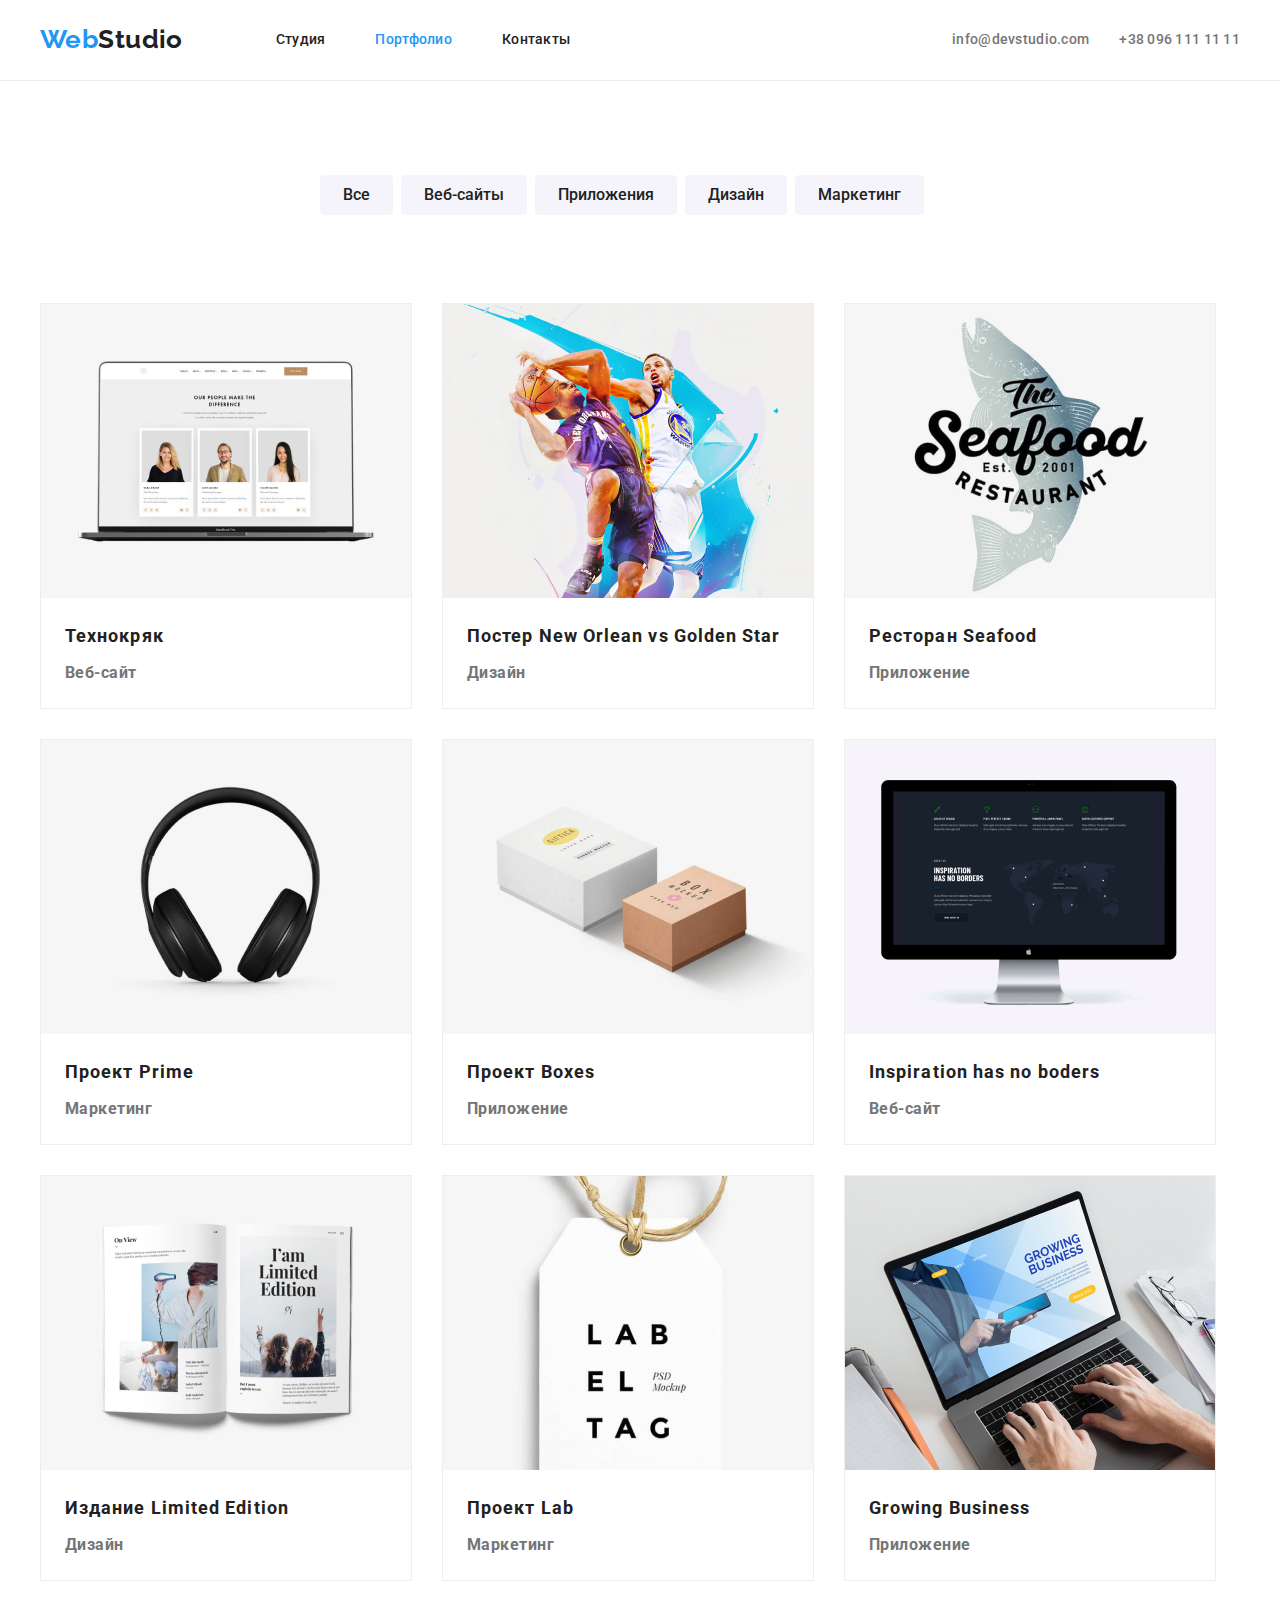
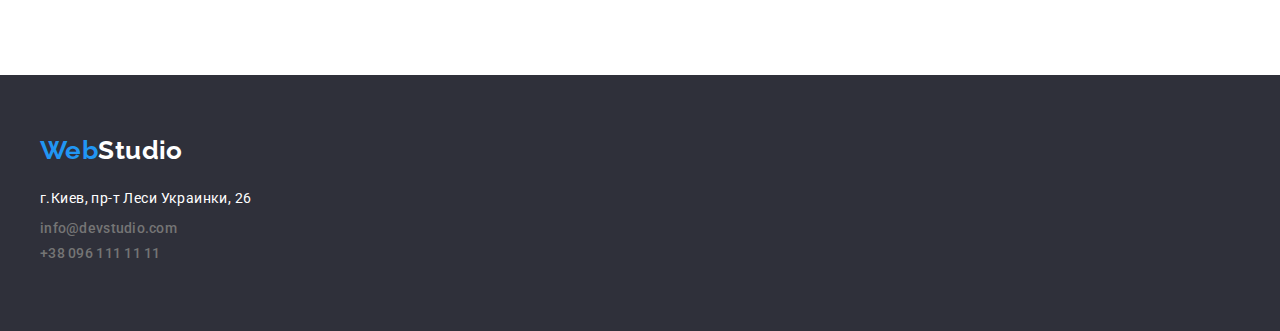
==== portfolio.html @ 313c2406 "clone the hw3" ====
<!DOCTYPE html>
<html lang="en">
<head>
    <meta charset="UTF-8">
    <meta http-equiv="X-UA-Compatible" content="IE=edge">
    <meta name="viewport" content="width=device-width, initial-scale=1.0">
    <title>Portfolio</title>
    <link rel="preconnect" href="https://fonts.gstatic.com">
    <link href="https://fonts.googleapis.com/css2?family=Raleway:wght@700&family=Roboto:wght@400;500;700&display=swap" rel="stylesheet">
    <link rel="stilesheet" href="https://cdnjs.cloudflare.com/ajax/libs/modern-normalize/1.0.0/modern-normalize.min.css">
    <link rel="stylesheet" href="./css/main.css">
</head>
<body>
<header>
    <div class="container header">
        <nav class="header-nav">
            <a href="./index.html" class="logo black">
                <span class="blue">Web</span>Studio
            </a>
            <ul class="page-ref">
                <li>
                    <a href="./index.html" class="page">Студия</a>
                </li>
                <li>
                    <a href="./portfolio.html" class="active page">Портфолио</a>
                </li>
                <li>
                    <a href="/contact" class="page">Контакты</a>
                </li>
            </ul>
        </nav>
        <ul class="contacts">
            <li>
                <a href="mailto:info@devstudio.com" class="mail">info@devstudio.com</a>
            </li>
            <li>
                <a href="tel:+380961111111" class="mobile">+38 096 111 11 11</a>
            </li>
        </ul>
    </div>
</header>
<main>
    <section class="portfolio">
        <div class="container">
            <h2 class="visually-hidden">Проекты</h2>
            <ul class="filter-panel">
                <li>
                    <button type="button" class="filter-button">
                        Все
                    </button>
                </li>
                <li>
                    <button type="button" class="filter-button">
                        Веб-сайты
                    </button>
                </li>
                <li>
                    <button type="button" class="filter-button">
                        Приложения
                    </button>
                </li>
                <li>
                    <button type="button" class="filter-button">
                        Дизайн
                    </button>
                </li>
                <li>
                    <button type="button" class="filter-button">
                        Маркетинг
                    </button>
                </li>
            </ul>
            <ul class="projects-list">
                <li>
                    <a href="" class="project-link">
                        <img src="./images/portfolio-1.jpg" alt="Веб-сайт" width="370">
                        <h3 class="projects-list-title">Технокряк</h3>
                        <p>Веб-сайт</p>
                    </a>
                </li>
                <li>
                    <a href="" class="project-link">
                        <img src="./images/portfolio-2.jpg" alt="Дизайн" width="370">
                        <h3 class="projects-list-title">Постер New Orlean vs Golden Star</h3>
                        <p>Дизайн</p>
                    </a>
                </li>
                <li>
                    <a href="" class="project-link">
                        <img src="./images/portfolio-3.jpg" alt="Приложение" width="370">
                        <h3 class="projects-list-title">Ресторан Seafood</h3>
                        <p>Приложение</p>
                    </a>
                </li>
                <li>
                    <a href="" class="project-link">
                        <img src="./images/portfolio-4.jpg" alt="Маркетинг" width="370">
                        <h3 class="projects-list-title">Проект Prime</h3>
                        <p>Маркетинг</p>
                    </a>
                </li>
                <li>
                    <a href="" class="project-link">
                        <img src="./images/portfolio-5.jpg" alt="Приложение" width="370">
                        <h3 class="projects-list-title">Проект Boxes</h3>
                        <p>Приложение</p>
                    </a>
                </li> 
                <li>
                    <a href="" class="project-link">
                        <img src="./images/portfolio-6.jpg" alt="Веб-сайт" width="370">
                        <h3 class="projects-list-title">Inspiration has no boders</h3>
                        <p>Веб-сайт</p>
                    </a>
                </li>
                <li>
                    <a href="" class="project-link">
                        <img src="./images/portfolio-7.jpg" alt="Дизайн" width="370">
                        <h3 class="projects-list-title">Издание Limited Edition</h3>
                        <p>Дизайн</p>
                    </a>
                </li>
                <li>
                    <a href="" class="project-link">
                        <img src="./images/portfolio-8.jpg" alt="Маркетинг" width="370">
                        <h3 class="projects-list-title">Проект Lab</h3>
                        <p>Маркетинг</p>
                    </a>
                </li>
                <li>
                    <a href="" class="project-link">
                        <img src="./images/portfolio-9.jpg" alt="Приложение" width="370">
                        <h3 class="projects-list-title">Growing Business</h3>
                        <p>Приложение</p>
                    </a>
                </li>
            </ul>
        </div>
    </section>
</main>
<!--добро пожаловать в подвал-->
<footer>
    <div class="container footer-flex">
        <a class="logo white" href="./index.html">
            <span class="blue">Web</span><span>Studio</span>
        </a>
        <address class="address">
            <p>г.Киев, пр-т Леси Украинки, 26</p>
        </address>
        <ul class="footer-contacts">
            <li>
                <a href="mailto:info@devstudio.com" class="mail">info@devstudio.com</a>
            </li>
            <li>
                <a href="tel:+380961111111" class="mobile">+38 096 111 11 11</a>
            </li>
        </ul>
    </div>
</footer>
</body>
</html>
---- css/main.css ----
/* Применяем кастомную переменную */
:root {
  --primary-font-color: #212121;
  --secondary-font-color: #757575;
  --accent-color: #2196f3;
  --second-accent-color: #ffffff;
  --hero-background-color: #2f303a;
  --background-color: #f5f4fa;
  --secondary-backround-color: #2f303a;
  --card-shadow: 0px 2px 1px rgba(0, 0, 0, 0.2), 0px 1px 1px rgba(0, 0, 0, 0.14),
    0px 1px 3px rgba(0, 0, 0, 0.12);
}
/* отображаем картинки блоками */
img {
  display: block;
  max-width: 100%;
  height: auto;
}
body {
  font-family: 'Roboto', sans-serif;
  font-weight: 400;
  letter-spacing: 0.03em;
  font-size: 14px;
  line-height: 1.71;
  color: var(--primary-font-color);
  margin: 0px;
}
/* Убираем точки элементов списка */
ul {
  list-style-type: none;
  padding: 0;
  margin: 0;
}
/* убираем подчеркивание ссылок */
a,
a:visited {
  text-decoration: none;
}
h1 {
  margin: 0;
  font-weight: 900;
  font-size: 44px;
  line-height: 1.36;
  letter-spacing: 0.06em;
  text-align: center;
  color: #ffffff;
  text-transform: uppercase;
}
/* задаём основные параметры которые не были унаследованны */
h2 {
  font-size: 36px;
  line-height: 1.16;
  font-weight: 700;
  text-align: center;
  margin: 0;
}
/* убераем маржин для заголовка 3 уровня */
h3 {
  margin: 0;
}
h3 p {
  font-style: normal;
  font-weight: normal;
  font-size: 14px;
  line-height: 1.7;
  color: var(--secondary-font-color);
  letter-spacing: 0.03em;
}
/* Прячем псевдо заголовки */
.visually-hidden {
  position: absolute !important;
  clip: rect(1px 1px 1px 1px); /* IE6, IE7 */
  clip: rect(1px, 1px, 1px, 1px);
  padding: 0 !important;
  border: 0 !important;
  height: 1px !important;
  width: 1px !important;
  overflow: hidden;
}
/* размер основного контейнера на всех секциях */
.container {
  width: 1200px;
  padding-left: 15px;
  padding-right: 15px;
  margin-left: auto;
  margin-right: auto;
}
header {
  border-bottom: 1px solid #ececec;
}
.header {
  display: flex;
  align-items: center;
}
.header-nav {
  display: flex;
  align-items: center;
}
.logo {
  font-family: 'Raleway', sans-serif;
  font-weight: 700;
  font-size: 26px;
  line-height: 1.19;
  padding-top: 24px;
  padding-bottom: 25px;
}
.black {
  color: var(--primary-font-color);
}
.white {
  color: var(--second-accent-color);
}
.blue {
  color: var(--accent-color);
}
.logo:focus {
  outline: none;
}
.logo.black {
  margin-right: 93px;
}
.page-ref {
  display: flex;
}
.page-ref li:not(:last-child) {
  margin-right: 50px;
}
.page:focus {
  outline: none;
  color: var(--accent-color);
}
/* Нашим ссылкам задаём верхний и нижний отступ */
.page {
  color: var(--primary-font-color);
  padding-top: 32px;
  padding-bottom: 32px;
}
.page-ref,
a:visited {
  letter-spacing: 0.02em;
  line-height: 1.14;
  font-weight: 500;
}
/* меняем цвет ссылок и контактов при наведении курсора */
.page-ref a:hover,
.mail:hover,
.mobile:hover {
  color: var(--accent-color);
}
/* Располагаем информацию блока контактов горизонтально */
.contacts {
  display: flex;
  margin-left: auto;
}
.contacts li:last-child {
  margin-left: 30px;
}
.mail,
.mobile {
  display: flex;
  align-items: center;
  letter-spacing: 0.02em;
  line-height: 1.2;
  font-weight: 500;
  color: var(--secondary-font-color);
}
/*подсвечиваем цветом активную страницу*/
.active.page {
  color: var(--accent-color);
}
/*Блок Герой - он такой! Кто мерял - тот знает*/
.hero {
  background-size: cover;
  background-position: center;
  background-color: var(--hero-background-color);
  text-align: center;
  height: 600px;
  display: flex;
  box-sizing: border-box;
  padding-top: 200px;
  padding-bottom: 200px;
}
/*Геройская кнопка*/
.button,
.button:focus {
  width: 200px;
  height: 50px;
  border: 1px solid var(--accent-color);
  background-color: var(--accent-color);
  letter-spacing: 0.06em;
  line-height: 1.87;
  font-size: 16px;
  font-family: 'Roboto', sans-serif;
  color: var(--second-accent-color);
  font-weight: 700;
  outline: none;
  cursor: pointer;
  margin-top: 30px;
  border-radius: 4px;
}
.wrapper {
  width: 696px;
  margin: 0 auto;
}
/*задаём ключевые параметры блоку превосходств*/
.advantages {
  line-height: 1.1;
  letter-spacing: 0.03em;
  padding-top: 94px;
  padding-bottom: 94px;
}
.advantages ul {
  display: flex;
  justify-content: space-between;
}
.advantages li:last-child {
  margin-right: 0;
}
/*задаем ширину блока преимуществ*/
.advantages li {
  width: 270px;
}
.advantages h3 {
  font-size: 14px;
  line-height: 1.14;
  font-weight: 700;
  text-transform: uppercase;
  color: var(--primary-font-color);
}
.advantages,
.group p {
  line-height: 1.7;
  color: var(--secondary-font-color);
}
/* секция Occupation */
.occupation {
  padding-bottom: 94px;
}

.occupation-title {
  margin-bottom: 50px;
}
.occupation-direct {
  display: flex;
  justify-content: space-between;
}
/* блок Group */
.group {
  background-color: var(--background-color);
  display: flex;
  padding-top: 94px;
  padding-bottom: 94px;
}
.employee-list {
  display: flex;
  justify-content: space-between;
}
.employee-list li:last-child {
  margin-right: 0;
}
.employee-card {
  padding-top: 30px;
  padding-bottom: 30px;
}
.group h2 {
  margin-bottom: 50px;
}
.employee-list > li {
  background-color: #ffffff;
  width: 270px;
  box-shadow: var(--card-shadow);
  border-radius: 0px 0px 4px 4px;
  text-align: center;
}

/* Страница Portfolio */
.portfolio {
  display: flex;
  padding-bottom: 94px;
  padding-top: 94px;
}
.filter-panel {
  display: flex;
  justify-content: centere;
  margin-left: 280px;
  padding-bottom: 88px;
}
.filter-panel button {
  font-family: 'Roboto', sans-serif;
  font-weight: 500;
  font-size: 16px;
  line-height: 1.63;
  background-color: var(--background-color);
  color: var(--primary-font-color);
  padding: 6px 22px;
  border-radius: 4px;
  border: 1px solid #f5f4fa;
  transition: 0.3s;
}
.filter-panel button:hover {
  background-color: var(--accent-color);
  border-color: transparent;
  color: var(--second-accent-color);
  cursor: pointer;
  box-shadow: 0px 3px 1px rgba(0, 0, 0, 0.1), 0px 1px 2px rgba(0, 0, 0, 0.08),
    0px 2px 2px rgba(0, 0, 0, 0.12);
}
.filter-panel li {
  margin-right: 8px;
}
.filter-panel li:last-child {
  margin-right: 0px;
}
.project-link li {
  width: 370px;
  border: 1px solid #eeeeee;
  margin-left: 30px;
  margin-top: 30px;
}
.project-link {
  font-weight: bold;
  font-size: 18px;
  line-height: 2;
  letter-spacing: 0.06em;
  color: var(--primary-font-color);
}
.projects-list {
  display: flex;
  flex-wrap: wrap;
  margin-left: -30px;
  margin-top: -30px;
}
.projects-list li {
  width: 370px;
  border: 1px solid #eeeeee;
  margin-left: 30px;
  margin-top: 30px;
}
.projects-list h3 {
  font-weight: 700;
  font-size: 18px;
  letter-spacing: 0.06em;
  line-height: 2;
  text-align: left;
  color: var(--primary-font-color);
  margin-top: 20px;
  margin-left: 24px;
  margin-bottom: 4px;
}
.projects-list p {
  font-size: 16px;
  line-height: 1.87;
  letter-spacing: 0.03em;
  color: var(--secondary-font-color);
  margin-top: 4px;
  margin-left: 24px;
  margin-bottom: 20px;
}

/* блок footer */
footer {
  background-color: var(--hero-background-color);
}
.footer-flex {
  padding-top: 60px;
  padding-bottom: 60px;
}
.logo.white {
  display: inline-block;
  padding-top: 0;
  padding-bottom: 0;
}
/*отменяем интерполяцию*/
.address {
  font-style: normal;
  color: var(--second-accent-color);
}
.address p {
  margin-top: 20px;
  margin-bottom: 9px;
}
.footer-contacts li:not(last-child) {
  margin-bottom: 9px;
}
.contacts a {
  font-weight: 500;
  line-height: 1.1;
  color: var(--secondary-font-color);
}
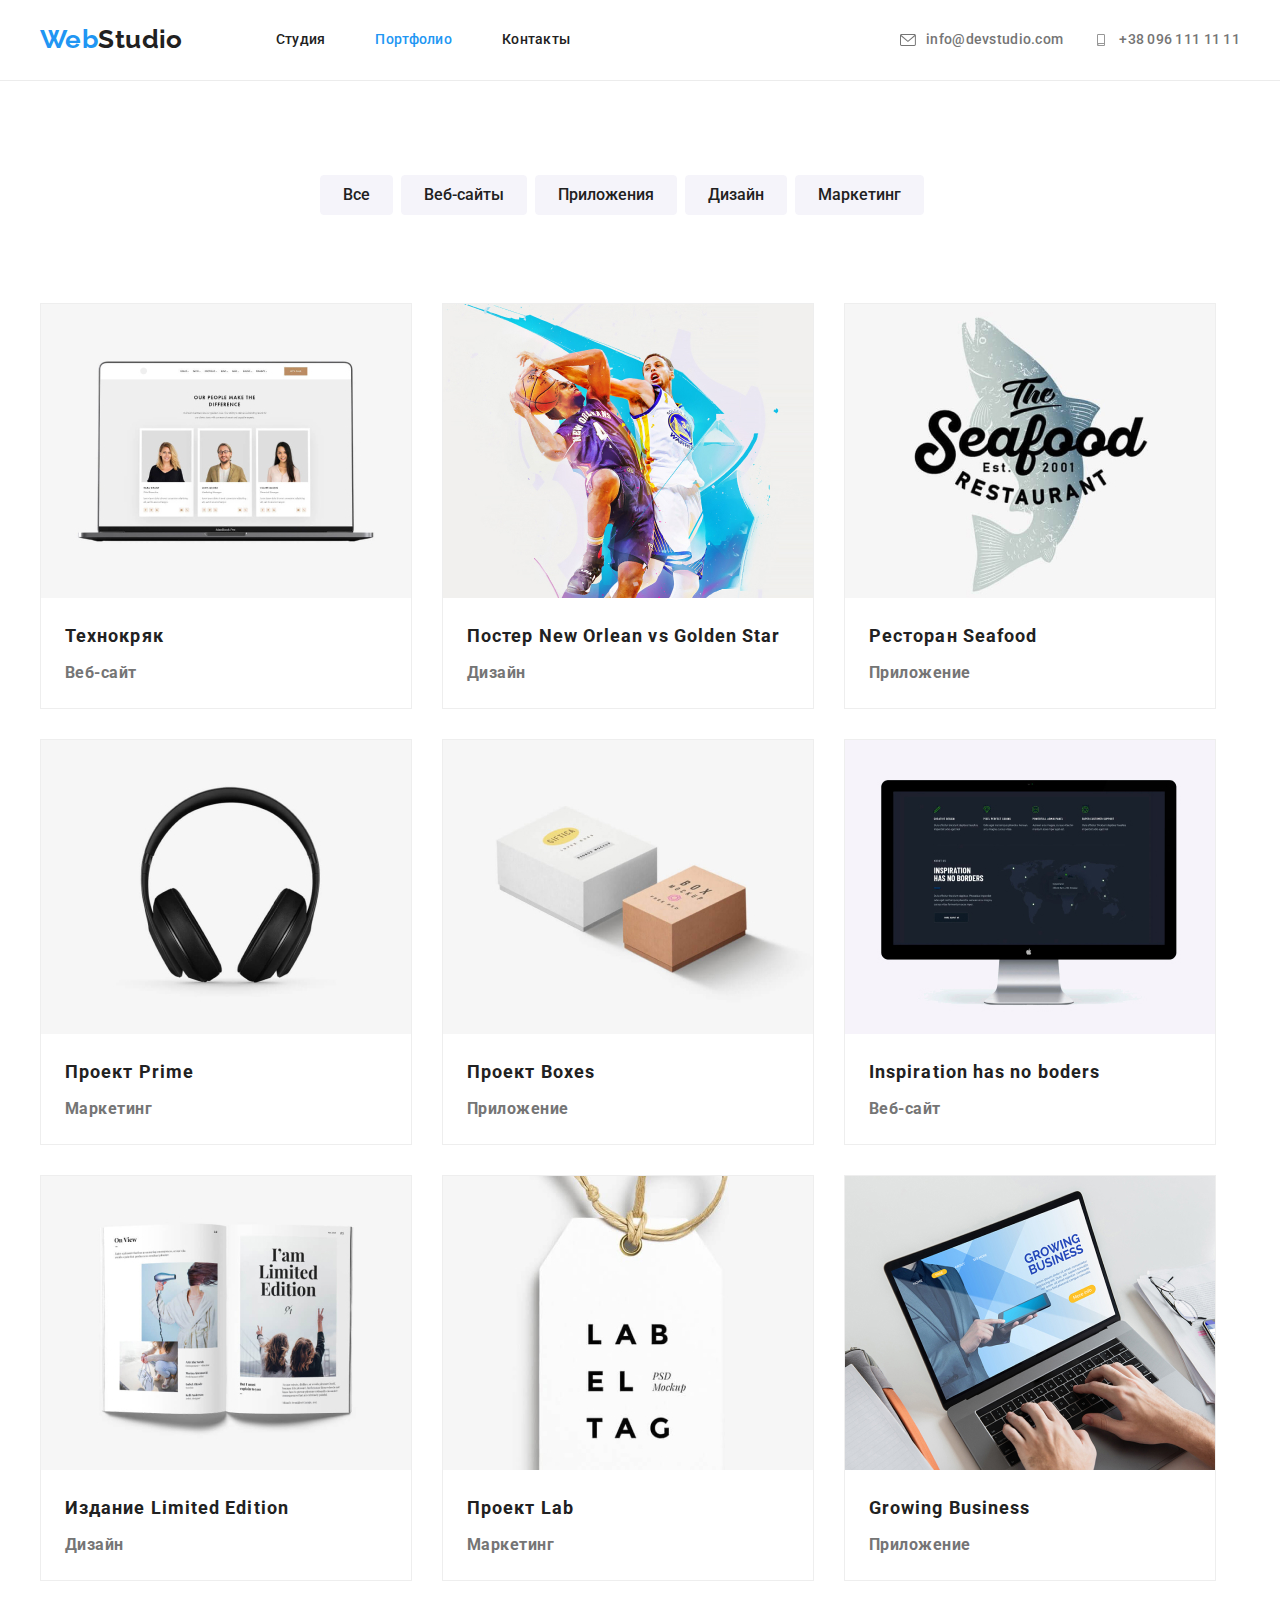
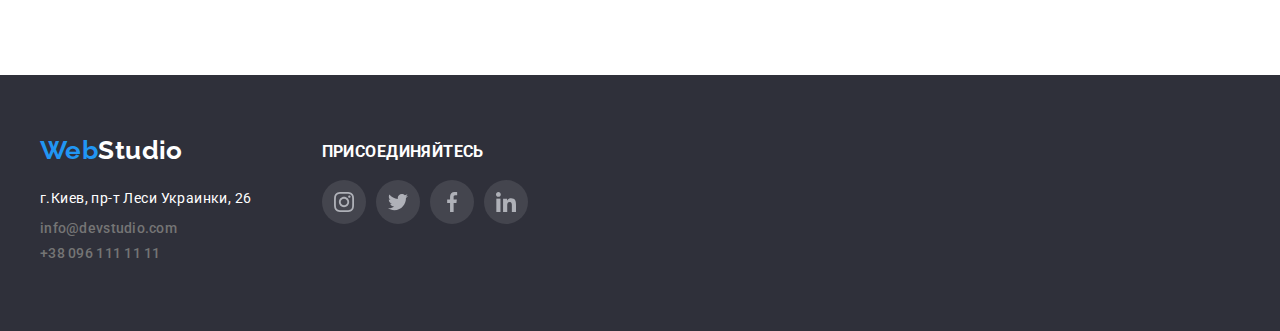
==== commit 62f3b43f: "add icons" ====
--- a/portfolio.html
+++ b/portfolio.html
@@ -31,10 +31,16 @@
         </nav>
         <ul class="contacts">
             <li>
-                <a href="mailto:info@devstudio.com" class="mail">info@devstudio.com</a>
+                <a href="mailto:info@devstudio.com" class="mail">
+                    <svg>
+                        <use href="./images/sprite.svg#icon-envelope"></use>
+                    </svg>info@devstudio.com</a>
             </li>
             <li>
-                <a href="tel:+380961111111" class="mobile">+38 096 111 11 11</a>
+                <a href="tel:+380961111111" class="mobile">
+                    <svg>
+                        <use href="./images/sprite.svg#icon-smartphone"></use>
+                    </svg>+38 096 111 11 11</a>
             </li>
         </ul>
     </div>
@@ -141,20 +147,55 @@
 <!--добро пожаловать в подвал-->
 <footer>
     <div class="container footer-flex">
-        <a class="logo white" href="./index.html">
-            <span class="blue">Web</span><span>Studio</span>
-        </a>
-        <address class="address">
-            <p>г.Киев, пр-т Леси Украинки, 26</p>
-        </address>
-        <ul class="footer-contacts">
-            <li>
-                <a href="mailto:info@devstudio.com" class="mail">info@devstudio.com</a>
-            </li>
-            <li>
-                <a href="tel:+380961111111" class="mobile">+38 096 111 11 11</a>
-            </li>
-        </ul>
+        <div>
+            <a class="logo white" href="./index.html">
+                <span class="blue">Web</span><span>Studio</span>
+            </a>
+            <address class="address">
+                <p>г.Киев, пр-т Леси Украинки, 26</p>
+            </address>
+            <ul class="footer-contacts">
+                <li>
+                    <a href="mailto:info@devstudio.com" class="mail">info@devstudio.com</a>
+                </li>
+                <li>
+                    <a href="tel:+380961111111" class="mobile">+38 096 111 11 11</a>
+                </li>
+            </ul>
+        </div>
+        <div class="connect">
+            <h3>Присоединяйтесь</h3>
+            <ul class="footer-social-link">
+                <li class="social-link">
+                    <a href="#" class="icon">
+                        <svg>
+                            <use href="./images/sprite.svg#icon-instagram"></use>
+                        </svg>
+                    </a>
+                </li>
+                <li class="social-link">
+                    <a href="#" class="icon">
+                        <svg>
+                            <use href="./images/sprite.svg#icon-twitter"></use>
+                        </svg>
+                    </a>
+                </li>
+                <li class="social-link">
+                    <a href="#" class="icon">
+                        <svg>
+                            <use href="./images/sprite.svg#icon-facebook"></use>
+                        </svg>
+                    </a>
+                </li>
+                <li class="social-link">
+                    <a href="#" class="icon">
+                        <svg>
+                            <use href="./images/sprite.svg#icon-linkedin"></use>
+                        </svg>
+                    </a>
+                </li>
+            </ul>
+        </div>
     </div>
 </footer>
 </body>
--- a/css/main.css
+++ b/css/main.css
@@ -172,7 +172,11 @@
 .hero {
   background-size: cover;
   background-position: center;
-  background-color: var(--hero-background-color);
+  background-image: linear-gradient(
+      rgba(47, 48, 58, 0.4),
+      rgba(47, 48, 58, 0.4)
+    ),
+    url(../images/hero.jpg);
   text-align: center;
   height: 600px;
   display: flex;
@@ -273,6 +277,38 @@
   text-align: center;
 }
 
+/* Наши пользователи */
+.customers-title {
+  margin-bottom: 50px;
+}
+.customers-list {
+  display: flex;
+  justify-content: center;
+  align-items: center;
+  padding-bottom: 94px;
+}
+.customers-list li {
+  width: 170px;
+  height: 90px;
+  margin-right: 30px;
+}
+.customers-list li:last-child {
+  margin-right: 0;
+}
+.customers-list a {
+  border: 1px solid #afb1b8;
+  border-radius: 4px;
+  margin-right: 30px;
+  display: flex;
+  width: 100%;
+  height: 90px;
+  justify-content: center;
+  align-items: center;
+}
+.customers {
+  padding-top: 94px;
+}
+
 /* Страница Portfolio */
 .portfolio {
   display: flex;
@@ -360,8 +396,6 @@
 /* блок footer */
 footer {
   background-color: var(--hero-background-color);
-}
-.footer-flex {
   padding-top: 60px;
   padding-bottom: 60px;
 }
@@ -387,3 +421,84 @@
   line-height: 1.1;
   color: var(--secondary-font-color);
 }
+
+/* social stylesheet */
+.group-social {
+  margin-top: 16px;
+  display: flex;
+  border-radius: 50%;
+  padding-left: 32px;
+  padding-right: 32px;
+  justify-content: space-between;
+}
+.social-link {
+  width: 44px;
+  height: 44px;
+  display: flex;
+  justify-content: center;
+  align-items: center;
+  border-radius: 50%;
+}
+.social-link a {
+  width: 100%;
+  display: flex;
+  justify-content: center;
+  align-items: center;
+  margin: auto;
+  border-radius: 50%;
+  height: 100%;
+}
+.icon {
+  display: flex;
+  justify-content: center;
+  align-items: center;
+  width: 100%;
+  height: 100%;
+}
+.social-link svg {
+  width: 20px;
+  height: 20px;
+  fill: #afb1b8;
+}
+.social-link:hover {
+  background-color: var(--accent-color);
+}
+.mail svg {
+  width: 16px;
+  height: 12px;
+  fill: var(--secondary-font-color);
+  margin-right: 10px;
+}
+.mobile svg {
+  width: 16px;
+  height: 12px;
+  fill: var(--secondary-font-color);
+  margin-right: 10px;
+}
+.footer-flex {
+  display: flex;
+}
+.connect {
+  margin-left: 70px;
+  text-transform: uppercase;
+  color: #ffffff;
+  font-size: 14px;
+  line-height: 16px;
+  letter-spacing: 0.03em;
+  padding-top: 9px;
+}
+.connect h3 {
+  margin-bottom: 20px;
+}
+.footer-social-link {
+  display: flex;
+}
+.footer-social-link li {
+  margin-right: 10px;
+}
+.footer-social-link a {
+  background-color: rgba(255, 255, 255, 0.1);
+}
+.footer-social-link svg {
+  fill: #ffffff;
+}
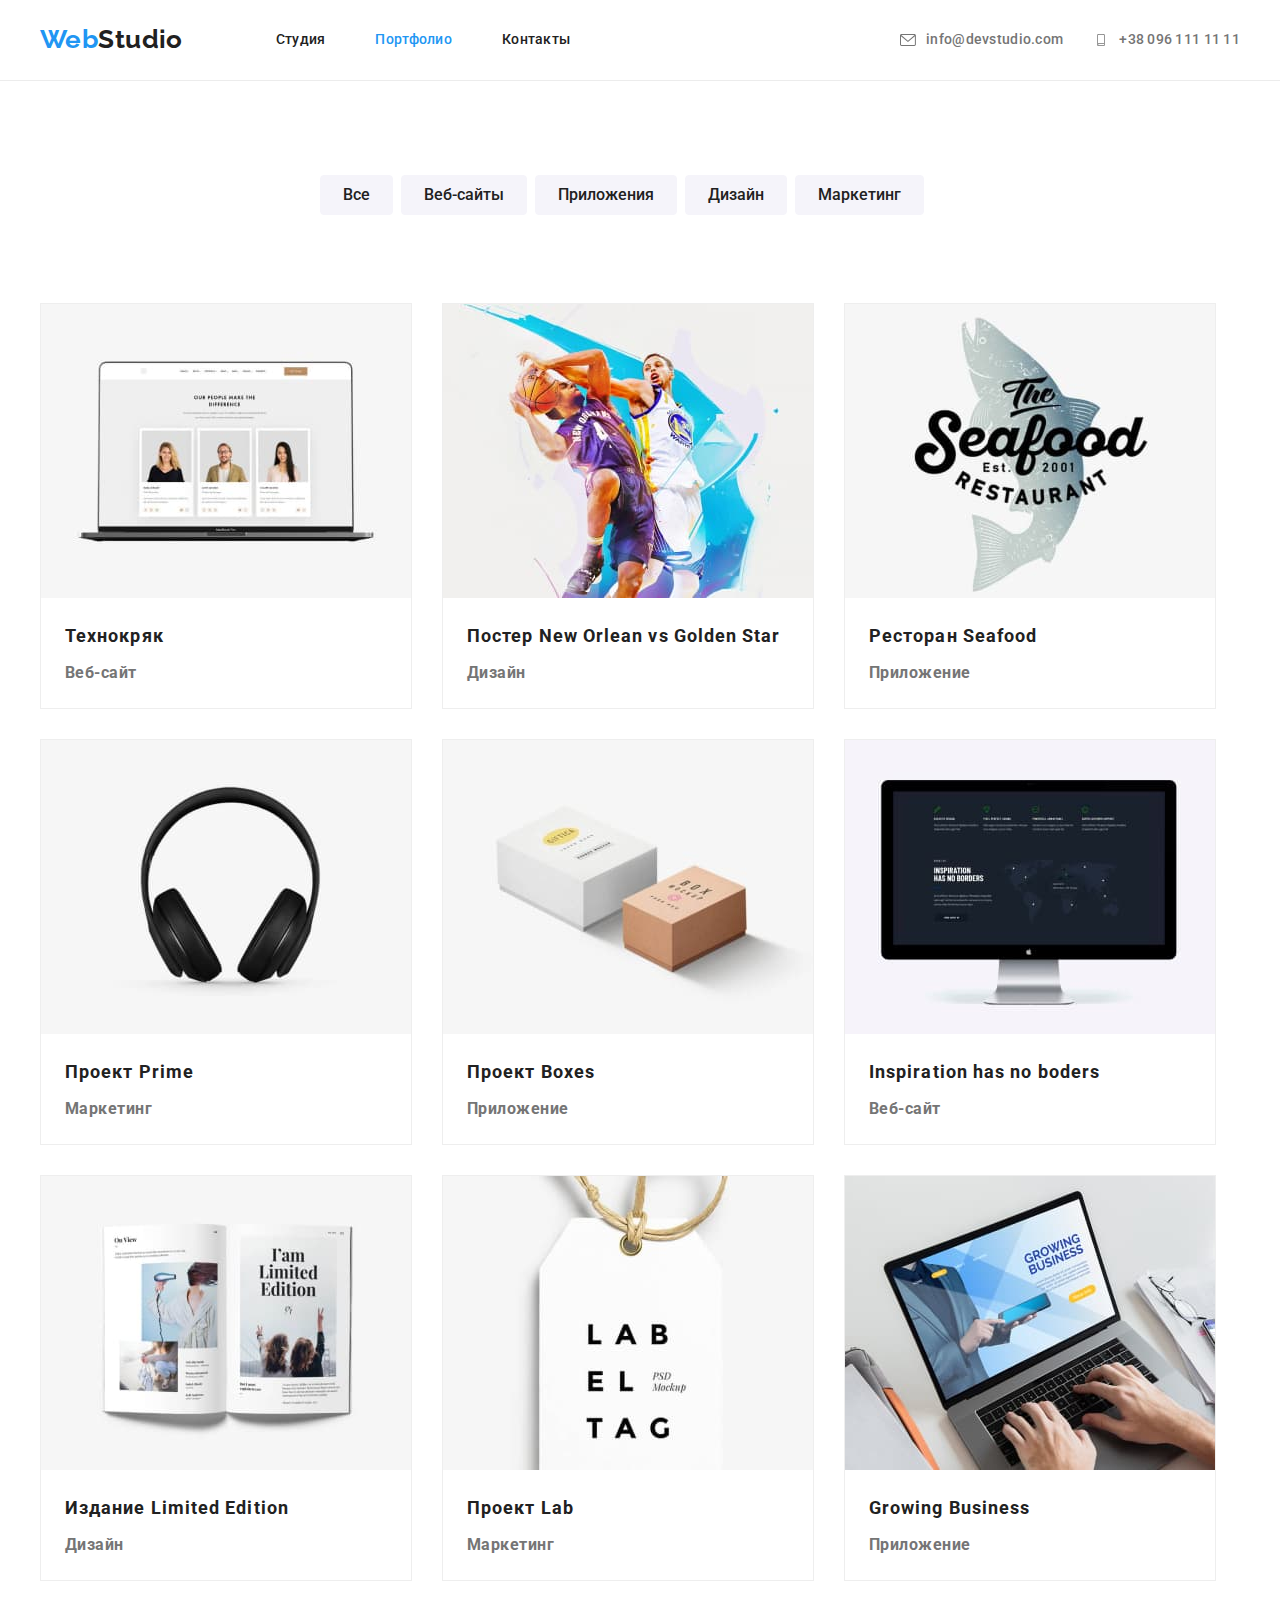
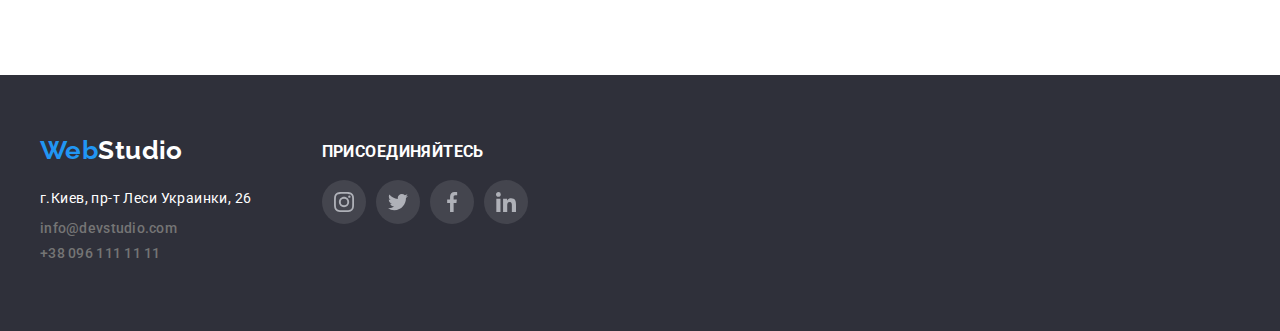
==== commit 6778976f: "correct hero background image" ====
--- a/portfolio.html
+++ b/portfolio.html
@@ -168,28 +168,28 @@
             <ul class="footer-social-link">
                 <li class="social-link">
                     <a href="#" class="icon">
-                        <svg>
+                        <svg width="20px" height="20px">
                             <use href="./images/sprite.svg#icon-instagram"></use>
                         </svg>
                     </a>
                 </li>
                 <li class="social-link">
                     <a href="#" class="icon">
-                        <svg>
+                        <svg width="20px" height="20px">
                             <use href="./images/sprite.svg#icon-twitter"></use>
                         </svg>
                     </a>
                 </li>
                 <li class="social-link">
                     <a href="#" class="icon">
-                        <svg>
+                        <svg width="20px" height="20px">
                             <use href="./images/sprite.svg#icon-facebook"></use>
                         </svg>
                     </a>
                 </li>
                 <li class="social-link">
                     <a href="#" class="icon">
-                        <svg>
+                        <svg width="20px" height="20px">
                             <use href="./images/sprite.svg#icon-linkedin"></use>
                         </svg>
                     </a>
--- a/css/main.css
+++ b/css/main.css
@@ -170,19 +170,21 @@
 }
 /*Блок Герой - он такой! Кто мерял - тот знает*/
 .hero {
-  background-size: cover;
+  display: flex;
+  flex-direction: column;
+  align-items: center;
+  justify-content: center;
+  text-align: center;
+  max-width: 1600px;
+  height:600px;
+  margin: 0 auto;
+  background-color: var(--hero-background-color);
   background-position: center;
   background-image: linear-gradient(
       rgba(47, 48, 58, 0.4),
       rgba(47, 48, 58, 0.4)
     ),
-    url(../images/hero.jpg);
-  text-align: center;
-  height: 600px;
-  display: flex;
-  box-sizing: border-box;
-  padding-top: 200px;
-  padding-bottom: 200px;
+    url(../images/hero.jpg)
 }
 /*Геройская кнопка*/
 .button,
@@ -220,7 +222,7 @@
 .advantages li:last-child {
   margin-right: 0;
 }
-/*задаем ширину блока преимуществ*/
+/*задаем ширину пунктам преимуществ*/
 .advantages li {
   width: 270px;
 }
@@ -235,6 +237,16 @@
 .group p {
   line-height: 1.7;
   color: var(--secondary-font-color);
+}
+.svg-advantages {
+  width:270px;
+  height:120px;
+  background-color: var(--background-color);
+  margin-bottom: 30px;
+  display: flex;
+  justify-content: center;
+  align-items: center;
+  border-radius: 4px;
 }
 /* секция Occupation */
 .occupation {
@@ -308,7 +320,20 @@
 .customers {
   padding-top: 94px;
 }
-
+.customers-link svg {
+  height: 45px;
+  fill: #afb1b8;
+}
+.customers-link:hover {
+  border: 1px solid var(--accent-color)
+}
+.customers-link:hover svg {
+  fill:var(--accent-color);
+}
+.customers-link:focus{
+  outline:none;
+  border:1px solid var(--accent-color);
+}
 /* Страница Portfolio */
 .portfolio {
   display: flex;
@@ -456,8 +481,6 @@
   height: 100%;
 }
 .social-link svg {
-  width: 20px;
-  height: 20px;
   fill: #afb1b8;
 }
 .social-link:hover {
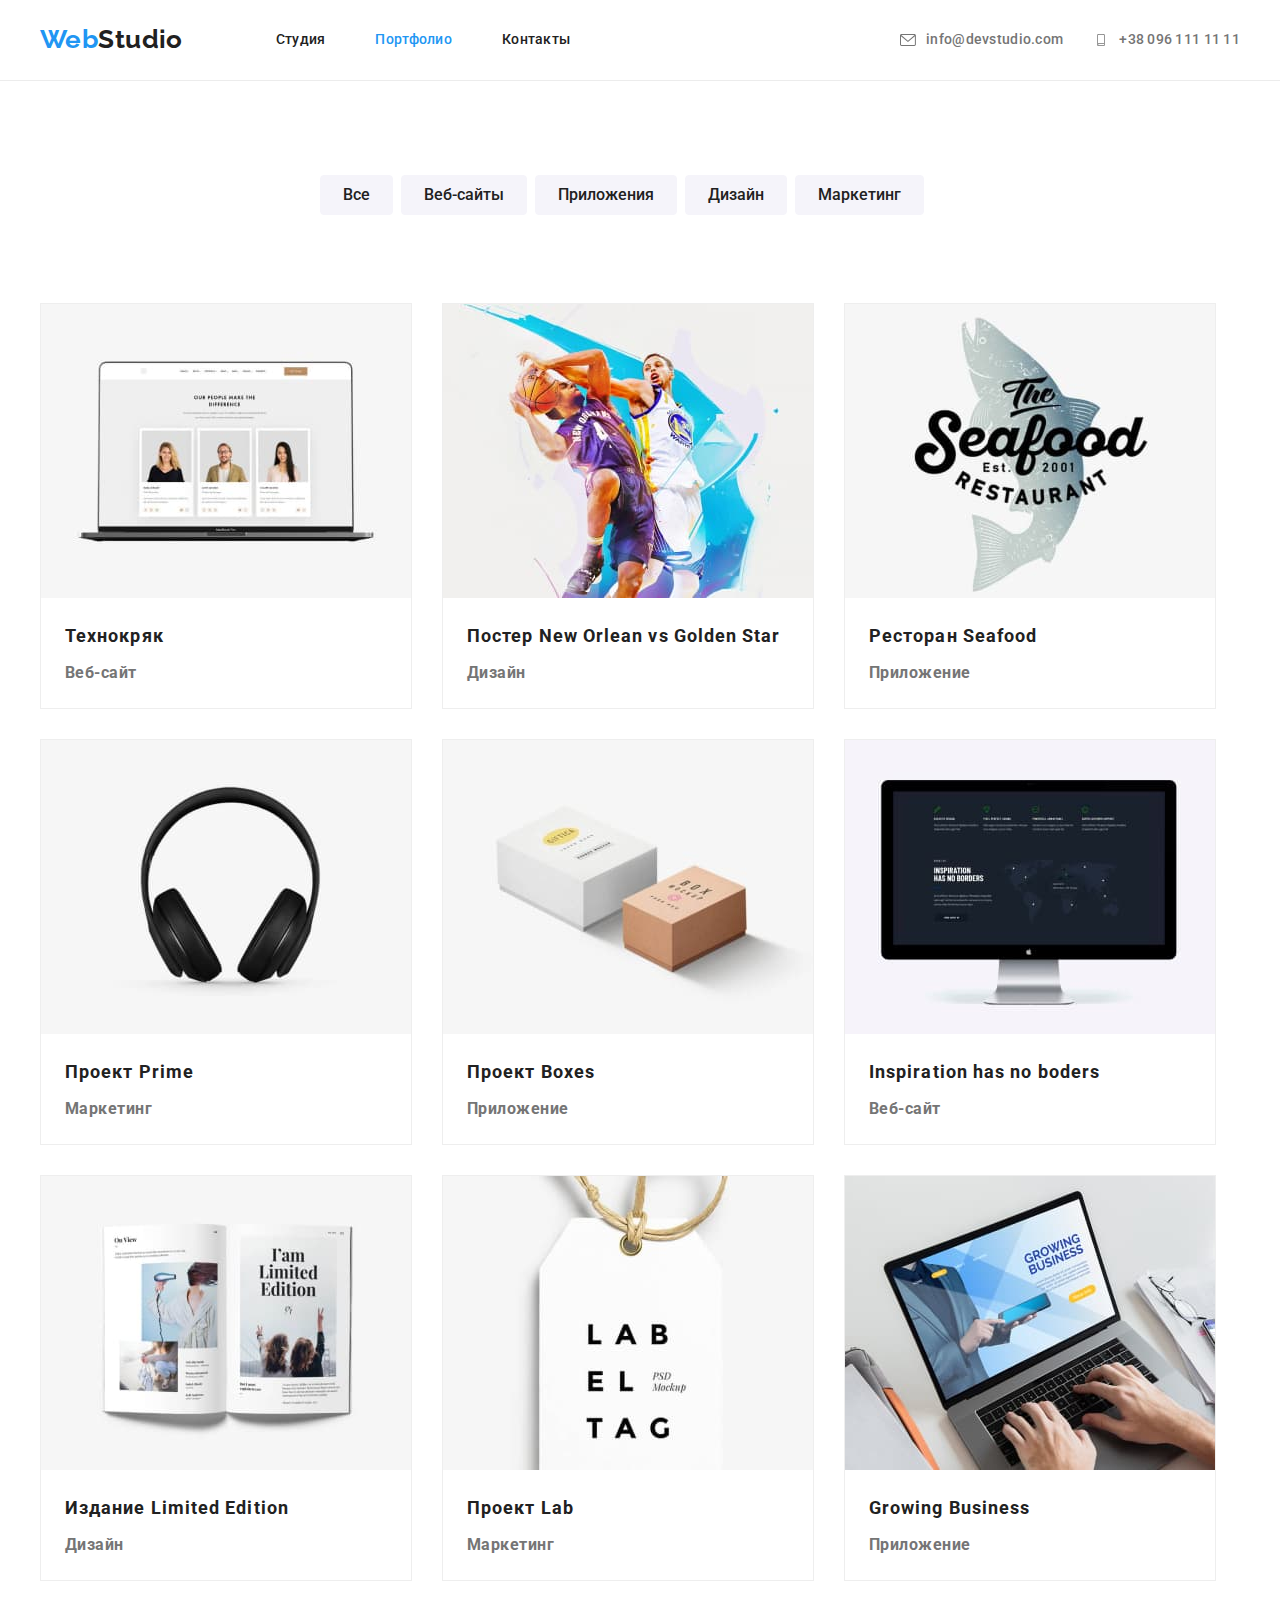
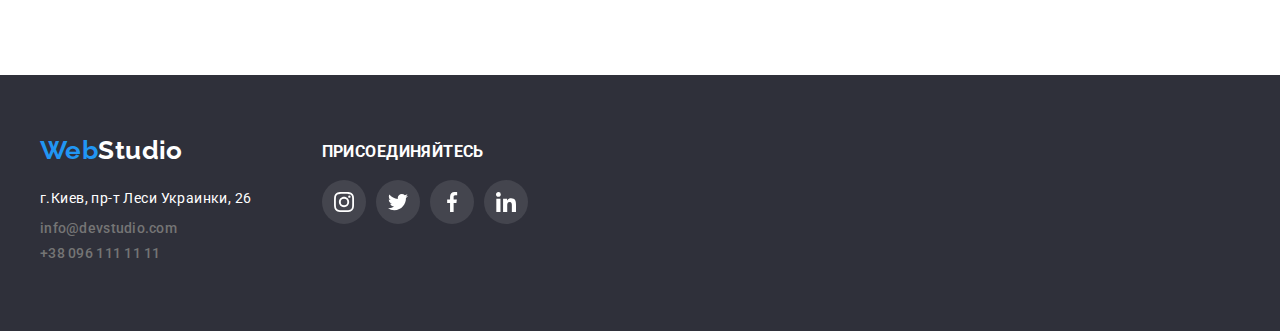
==== commit 70cb5e3e: "apply hover to the portfolio cards" ====
--- a/portfolio.html
+++ b/portfolio.html
@@ -77,64 +77,64 @@
                 </li>
             </ul>
             <ul class="projects-list">
-                <li>
-                    <a href="" class="project-link">
+                <li class="project-item">
+                    <a href="#" class="project-link">
                         <img src="./images/portfolio-1.jpg" alt="Веб-сайт" width="370">
                         <h3 class="projects-list-title">Технокряк</h3>
                         <p>Веб-сайт</p>
                     </a>
                 </li>
-                <li>
-                    <a href="" class="project-link">
+                <li class="project-item">
+                    <a href="#" class="project-link">
                         <img src="./images/portfolio-2.jpg" alt="Дизайн" width="370">
                         <h3 class="projects-list-title">Постер New Orlean vs Golden Star</h3>
                         <p>Дизайн</p>
                     </a>
                 </li>
-                <li>
-                    <a href="" class="project-link">
+                <li class="project-item">
+                    <a href="#" class="project-link">
                         <img src="./images/portfolio-3.jpg" alt="Приложение" width="370">
                         <h3 class="projects-list-title">Ресторан Seafood</h3>
                         <p>Приложение</p>
                     </a>
                 </li>
-                <li>
-                    <a href="" class="project-link">
+                <li class="project-item">
+                    <a href="#" class="project-link">
                         <img src="./images/portfolio-4.jpg" alt="Маркетинг" width="370">
                         <h3 class="projects-list-title">Проект Prime</h3>
                         <p>Маркетинг</p>
                     </a>
                 </li>
-                <li>
-                    <a href="" class="project-link">
+                <li class="project-item">
+                    <a href="#" class="project-link">
                         <img src="./images/portfolio-5.jpg" alt="Приложение" width="370">
                         <h3 class="projects-list-title">Проект Boxes</h3>
                         <p>Приложение</p>
                     </a>
                 </li> 
-                <li>
-                    <a href="" class="project-link">
+                <li class="project-item">
+                    <a href="#" class="project-link">
                         <img src="./images/portfolio-6.jpg" alt="Веб-сайт" width="370">
                         <h3 class="projects-list-title">Inspiration has no boders</h3>
                         <p>Веб-сайт</p>
                     </a>
                 </li>
-                <li>
-                    <a href="" class="project-link">
+                <li class="project-item">
+                    <a href="#" class="project-link">
                         <img src="./images/portfolio-7.jpg" alt="Дизайн" width="370">
                         <h3 class="projects-list-title">Издание Limited Edition</h3>
                         <p>Дизайн</p>
                     </a>
                 </li>
-                <li>
-                    <a href="" class="project-link">
+                <li class="project-item">
+                    <a href="#" class="project-link">
                         <img src="./images/portfolio-8.jpg" alt="Маркетинг" width="370">
                         <h3 class="projects-list-title">Проект Lab</h3>
                         <p>Маркетинг</p>
                     </a>
                 </li>
-                <li>
-                    <a href="" class="project-link">
+                <li class="project-item">
+                    <a href="#" class="project-link">
                         <img src="./images/portfolio-9.jpg" alt="Приложение" width="370">
                         <h3 class="projects-list-title">Growing Business</h3>
                         <p>Приложение</p>
--- a/css/main.css
+++ b/css/main.css
@@ -176,15 +176,16 @@
   justify-content: center;
   text-align: center;
   max-width: 1600px;
-  height:600px;
+  height: 600px;
   margin: 0 auto;
   background-color: var(--hero-background-color);
   background-position: center;
+  background-size: cover;
   background-image: linear-gradient(
       rgba(47, 48, 58, 0.4),
       rgba(47, 48, 58, 0.4)
     ),
-    url(../images/hero.jpg)
+    url(../images/hero.jpg);
 }
 /*Геройская кнопка*/
 .button,
@@ -239,8 +240,8 @@
   color: var(--secondary-font-color);
 }
 .svg-advantages {
-  width:270px;
-  height:120px;
+  width: 270px;
+  height: 120px;
   background-color: var(--background-color);
   margin-bottom: 30px;
   display: flex;
@@ -325,14 +326,17 @@
   fill: #afb1b8;
 }
 .customers-link:hover {
-  border: 1px solid var(--accent-color)
+  border: 1px solid var(--accent-color);
 }
 .customers-link:hover svg {
-  fill:var(--accent-color);
-}
-.customers-link:focus{
-  outline:none;
-  border:1px solid var(--accent-color);
+  fill: var(--accent-color);
+}
+.customers-link:focus {
+  outline: none;
+  border: 1px solid var(--accent-color);
+}
+.customers-link:focus svg {
+  fill: var(--accent-color);
 }
 /* Страница Portfolio */
 .portfolio {
@@ -363,6 +367,13 @@
   border-color: transparent;
   color: var(--second-accent-color);
   cursor: pointer;
+  box-shadow: 0px 3px 1px rgba(0, 0, 0, 0.1), 0px 1px 2px rgba(0, 0, 0, 0.08),
+    0px 2px 2px rgba(0, 0, 0, 0.12);
+}
+.filter-panel button:focus {
+  background-color: var(--accent-color);
+  color: var(--second-accent-color);
+  outline: none;
   box-shadow: 0px 3px 1px rgba(0, 0, 0, 0.1), 0px 1px 2px rgba(0, 0, 0, 0.08),
     0px 2px 2px rgba(0, 0, 0, 0.12);
 }
@@ -417,7 +428,18 @@
   margin-left: 24px;
   margin-bottom: 20px;
 }
-
+.project-link {
+  display: inline-block;
+}
+.project-link:focus {
+  outline-color: var(--accent-color);
+  box-shadow: 0px 1px 1px rgb(0 0 0 / 12%), 0px 4px 4px rgb(0 0 0 / 6%),
+    1px 4px 6px rgb(0 0 0 / 16%);
+}
+.project-link:hover {
+  box-shadow: 0px 1px 1px rgb(0 0 0 / 12%), 0px 4px 4px rgb(0 0 0 / 6%),
+    1px 4px 6px rgb(0 0 0 / 16%);
+}
 /* блок footer */
 footer {
   background-color: var(--hero-background-color);
@@ -483,8 +505,13 @@
 .social-link svg {
   fill: #afb1b8;
 }
-.social-link:hover {
+.social-link:hover,
+.social-link:focus {
   background-color: var(--accent-color);
+}
+.social-link:hover svg,
+.social-link:focus svg {
+  fill: #ffffff;
 }
 .mail svg {
   width: 16px;
@@ -492,12 +519,33 @@
   fill: var(--secondary-font-color);
   margin-right: 10px;
 }
+.mail:hover svg {
+  fill: var(--accent-color);
+}
+.mail:focus {
+  outline: none;
+  color: var(--accent-color);
+}
+.mail:focus svg {
+  fill: var(--accent-color);
+}
 .mobile svg {
   width: 16px;
   height: 12px;
   fill: var(--secondary-font-color);
   margin-right: 10px;
 }
+.mobile:hover svg {
+  fill: var(--accent-color);
+}
+.mobile:focus {
+  outline: none;
+  color: var(--accent-color);
+}
+.mobile:focus svg {
+  fill: var(--accent-color);
+}
+
 .footer-flex {
   display: flex;
 }
